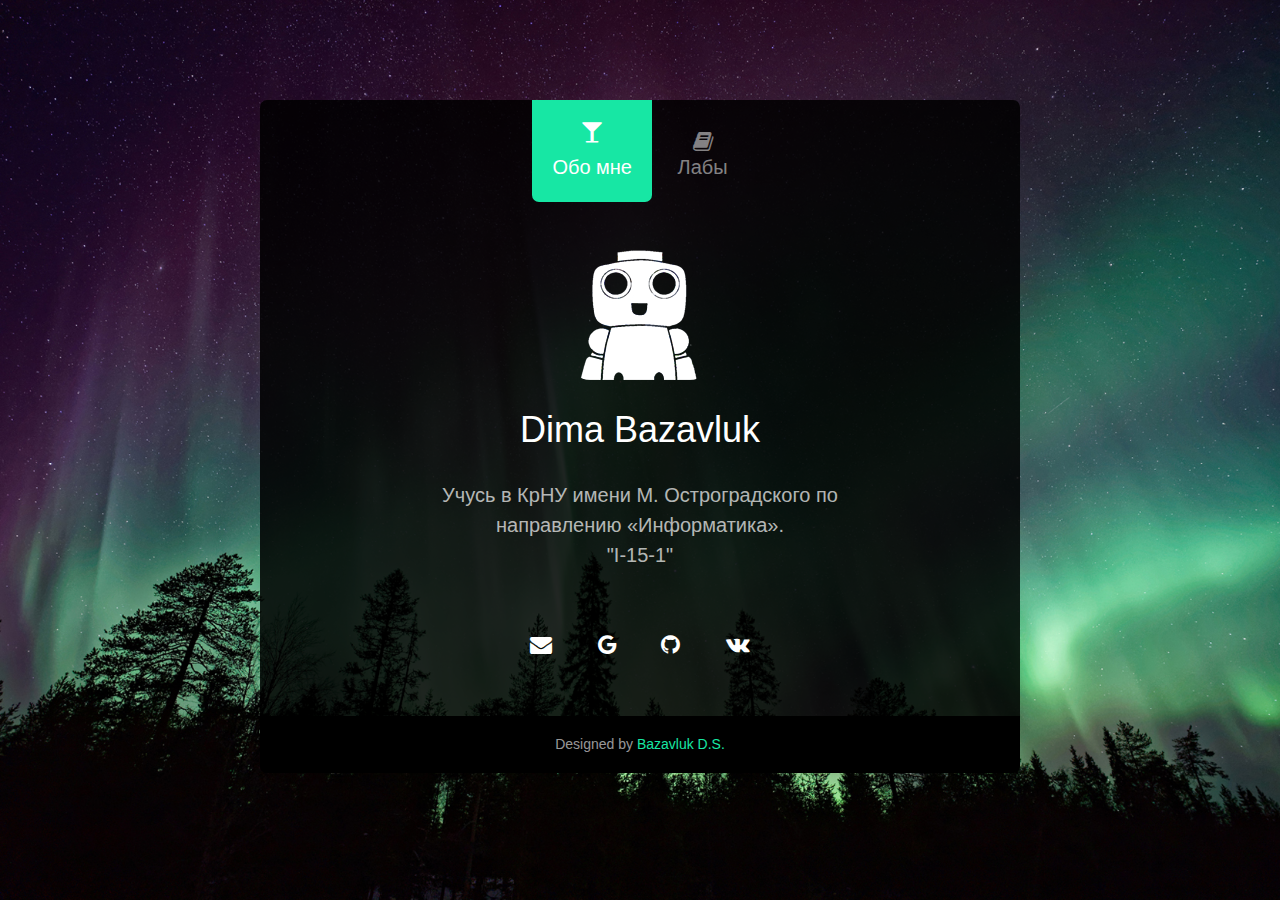
==== index.html @ 0b2ef218 "laba 3" ====
<!DOCTYPE html>
	<head>
	<meta charset="utf-8">
	<meta http-equiv="X-UA-Compatible" content="IE=edge">
	<title>Bazavluk.D.S.</title>
	<meta name="viewport" content="width=device-width, initial-scale=1">
	<meta property="og:image" content="images/profile_img.jpg">
	<!-- Animate.css -->
	<link rel="stylesheet" href="css/animate.css">
	<!-- Icomoon Icon Fonts-->
	<link rel="stylesheet" href="css/icomoon.css">
	<!-- Bootstrap !!! -->
	<link rel="stylesheet" href="css/bootstrap.css">
	<!-- Theme style  -->
	<link rel="stylesheet" href="css/style.css">

	</head>
	<body style="background-image: url(images/bg_img.jpg);">
	
	<div id="main">
		<div class="tab-wrap">
			<ul class="tab-menu">
				<li class="active"><a href="#" data-tab="1"><span class="icon icon-glass"></span><span class="menu-text">Обо мне</span></a></li>
				<li><a href="#" data-tab="4" data-pie="yes"><span class="icon icon-book"></span><span class="menu-text">Лабы</span></a></li>
			</ul>
			<div class="tab-content active" data-content="1">
				<div class="content-inner text-center">
					<div class="row row-bottom-padded-sm">
						<div class="col-md-12">
							<figure>
								<img src="images/profile_img.jpg" style="width: 140px;/*height: 220px;*/border-radius: 20px;" alt="I">
							</figure>
							<h1>Dima Bazavluk</h1>
							<p>Учусь в КрНУ имени М. Остроградского по направлению «Информатика». <br> "І-15-1"</p>
						</div>
					</div>
					
					<ul class="social">
						<li><a href="mailto:Bazavluk.D.S@gmail.com" target="_blank"><i class="icon-envelope"></i></a></li>
						<li><a href="#"><i class="icon-google" target="_blank"></i></a></li>
						<li><a href="https://github.com/BazavlukDima" target="_blank"><i class="icon-github"></i></a></li>
						<li><a href="https://vk.com/id109026302" target="_blank"><i class="icon-vk"></i></a></li>
					</ul>
				</div>
			</div>
			<div class="tab-content" data-content="4">
				<div class="content-inner">
					<div class="row">
						<div class="col-md-12">
							<p>Лабы ООЭИ:</p>
						</div>
						<ol style="overflow: hidden;">
						  <li><a href="ooei/laba1/MAT.png" target="_blank" title="Лаба №1"><strong>Лаба №1</strong></a></li>
						  <li><a href="ooei/laba2/index.html" target="_blank" title="Лаба №2"><strong>Лаба №2</strong></a></li>
						  <li><a href="ooei/laba3/latex/latex.html" target="_blank" title="Лаба №3"><strong>Лаба №3</strong></a></li>
						</ol>

					</div>
				</div>
			</div>
		</div>
		<footer id="footer">
			<div class="row">
				<div class="col-md-6 col-md-offset-3 text-center">
					<small>
					<span class="author">
						Designed by <a href="https://vk.com/id109026302" target="_blank">Bazavluk D.S.</a>
					</small>
				</div>
			</div>
		</footer>
	</div>
	
	<!-- jQuery -->
	<script src="js/jquery.min.js"></script>
	<!-- MAIN JS -->
	<script src="js/main.js"></script>

	</body>
</html>
---- css/icomoon.css ----
@font-face {
    font-family: 'icomoon';
    src:    url('fonts/icomoon.eot?195opb');
    src:    url('fonts/icomoon.eot?195opb#iefix') format('embedded-opentype'),
        url('fonts/icomoon.ttf?195opb') format('truetype'),
        url('fonts/icomoon.woff?195opb') format('woff'),
        url('fonts/icomoon.svg?195opb#icomoon') format('svg');
    font-weight: normal;
    font-style: normal;
}

[class^="icon-"], [class*=" icon-"] {
    /* use !important to prevent issues with browser extensions that change fonts */
    font-family: 'icomoon' !important;
    speak: none;
    font-style: normal;
    font-weight: normal;
    font-variant: normal;
    text-transform: none;
    line-height: 1;

    /* Better Font Rendering =========== */
    -webkit-font-smoothing: antialiased;
    -moz-osx-font-smoothing: grayscale;
}

.icon-glass:before {
    content: "\f000";
}
.icon-music:before {
    content: "\f001";
}
.icon-search:before {
    content: "\f002";
}
.icon-envelope-o:before {
    content: "\f003";
}
.icon-heart:before {
    content: "\f004";
}
.icon-star:before {
    content: "\f005";
}
.icon-star-o:before {
    content: "\f006";
}
.icon-user:before {
    content: "\f007";
}
.icon-film:before {
    content: "\f008";
}
.icon-th-large:before {
    content: "\f009";
}
.icon-th:before {
    content: "\f00a";
}
.icon-th-list:before {
    content: "\f00b";
}
.icon-check:before {
    content: "\f00c";
}
.icon-close:before {
    content: "\f00d";
}
.icon-remove:before {
    content: "\f00d";
}
.icon-times:before {
    content: "\f00d";
}
.icon-search-plus:before {
    content: "\f00e";
}
.icon-search-minus:before {
    content: "\f010";
}
.icon-power-off:before {
    content: "\f011";
}
.icon-signal:before {
    content: "\f012";
}
.icon-cog:before {
    content: "\f013";
}
.icon-gear:before {
    content: "\f013";
}
.icon-trash-o:before {
    content: "\f014";
}
.icon-home:before {
    content: "\f015";
}
.icon-file-o:before {
    content: "\f016";
}
.icon-clock-o:before {
    content: "\f017";
}
.icon-road:before {
    content: "\f018";
}
.icon-download:before {
    content: "\f019";
}
.icon-arrow-circle-o-down:before {
    content: "\f01a";
}
.icon-arrow-circle-o-up:before {
    content: "\f01b";
}
.icon-inbox:before {
    content: "\f01c";
}
.icon-play-circle-o:before {
    content: "\f01d";
}
.icon-repeat:before {
    content: "\f01e";
}
.icon-rotate-right:before {
    content: "\f01e";
}
.icon-refresh:before {
    content: "\f021";
}
.icon-list-alt:before {
    content: "\f022";
}
.icon-lock:before {
    content: "\f023";
}
.icon-flag:before {
    content: "\f024";
}
.icon-headphones:before {
    content: "\f025";
}
.icon-volume-off:before {
    content: "\f026";
}
.icon-volume-down:before {
    content: "\f027";
}
.icon-volume-up:before {
    content: "\f028";
}
.icon-qrcode:before {
    content: "\f029";
}
.icon-barcode:before {
    content: "\f02a";
}
.icon-tag:before {
    content: "\f02b";
}
.icon-tags:before {
    content: "\f02c";
}
.icon-book:before {
    content: "\f02d";
}
.icon-bookmark:before {
    content: "\f02e";
}
.icon-print:before {
    content: "\f02f";
}
.icon-camera:before {
    content: "\f030";
}
.icon-font:before {
    content: "\f031";
}
.icon-bold:before {
    content: "\f032";
}
.icon-italic:before {
    content: "\f033";
}
.icon-text-height:before {
    content: "\f034";
}
.icon-text-width:before {
    content: "\f035";
}
.icon-align-left:before {
    content: "\f036";
}
.icon-align-center:before {
    content: "\f037";
}
.icon-align-right:before {
    content: "\f038";
}
.icon-align-justify:before {
    content: "\f039";
}
.icon-list:before {
    content: "\f03a";
}
.icon-dedent:before {
    content: "\f03b";
}
.icon-outdent:before {
    content: "\f03b";
}
.icon-indent:before {
    content: "\f03c";
}
.icon-video-camera:before {
    content: "\f03d";
}
.icon-image:before {
    content: "\f03e";
}
.icon-photo:before {
    content: "\f03e";
}
.icon-picture-o:before {
    content: "\f03e";
}
.icon-pencil:before {
    content: "\f040";
}
.icon-map-marker:before {
    content: "\f041";
}
.icon-adjust:before {
    content: "\f042";
}
.icon-tint:before {
    content: "\f043";
}
.icon-edit:before {
    content: "\f044";
}
.icon-pencil-square-o:before {
    content: "\f044";
}
.icon-share-square-o:before {
    content: "\f045";
}
.icon-check-square-o:before {
    content: "\f046";
}
.icon-arrows:before {
    content: "\f047";
}
.icon-step-backward:before {
    content: "\f048";
}
.icon-fast-backward:before {
    content: "\f049";
}
.icon-backward:before {
    content: "\f04a";
}
.icon-play:before {
    content: "\f04b";
}
.icon-pause:before {
    content: "\f04c";
}
.icon-stop:before {
    content: "\f04d";
}
.icon-forward:before {
    content: "\f04e";
}
.icon-fast-forward:before {
    content: "\f050";
}
.icon-step-forward:before {
    content: "\f051";
}
.icon-eject:before {
    content: "\f052";
}
.icon-chevron-left:before {
    content: "\f053";
}
.icon-chevron-right:before {
    content: "\f054";
}
.icon-plus-circle:before {
    content: "\f055";
}
.icon-minus-circle:before {
    content: "\f056";
}
.icon-times-circle:before {
    content: "\f057";
}
.icon-check-circle:before {
    content: "\f058";
}
.icon-question-circle:before {
    content: "\f059";
}
.icon-info-circle:before {
    content: "\f05a";
}
.icon-crosshairs:before {
    content: "\f05b";
}
.icon-times-circle-o:before {
    content: "\f05c";
}
.icon-check-circle-o:before {
    content: "\f05d";
}
.icon-ban:before {
    content: "\f05e";
}
.icon-arrow-left:before {
    content: "\f060";
}
.icon-arrow-right:before {
    content: "\f061";
}
.icon-arrow-up:before {
    content: "\f062";
}
.icon-arrow-down:before {
    content: "\f063";
}
.icon-mail-forward:before {
    content: "\f064";
}
.icon-share:before {
    content: "\f064";
}
.icon-expand:before {
    content: "\f065";
}
.icon-compress:before {
    content: "\f066";
}
.icon-plus:before {
    content: "\f067";
}
.icon-minus:before {
    content: "\f068";
}
.icon-asterisk:before {
    content: "\f069";
}
.icon-exclamation-circle:before {
    content: "\f06a";
}
.icon-gift:before {
    content: "\f06b";
}
.icon-leaf:before {
    content: "\f06c";
}
.icon-fire:before {
    content: "\f06d";
}
.icon-eye:before {
    content: "\f06e";
}
.icon-eye-slash:before {
    content: "\f070";
}
.icon-exclamation-triangle:before {
    content: "\f071";
}
.icon-warning:before {
    content: "\f071";
}
.icon-plane:before {
    content: "\f072";
}
.icon-calendar:before {
    content: "\f073";
}
.icon-random:before {
    content: "\f074";
}
.icon-comment:before {
    content: "\f075";
}
.icon-magnet:before {
    content: "\f076";
}
.icon-chevron-up:before {
    content: "\f077";
}
.icon-chevron-down:before {
    content: "\f078";
}
.icon-retweet:before {
    content: "\f079";
}
.icon-shopping-cart:before {
    content: "\f07a";
}
.icon-folder:before {
    content: "\f07b";
}
.icon-folder-open:before {
    content: "\f07c";
}
.icon-arrows-v:before {
    content: "\f07d";
}
.icon-arrows-h:before {
    content: "\f07e";
}
.icon-bar-chart:before {
    content: "\f080";
}
.icon-bar-chart-o:before {
    content: "\f080";
}
.icon-twitter-square:before {
    content: "\f081";
}
.icon-facebook-square:before {
    content: "\f082";
}
.icon-camera-retro:before {
    content: "\f083";
}
.icon-key:before {
    content: "\f084";
}
.icon-cogs:before {
    content: "\f085";
}
.icon-gears:before {
    content: "\f085";
}
.icon-comments:before {
    content: "\f086";
}
.icon-thumbs-o-up:before {
    content: "\f087";
}
.icon-thumbs-o-down:before {
    content: "\f088";
}
.icon-star-half:before {
    content: "\f089";
}
.icon-heart-o:before {
    content: "\f08a";
}
.icon-sign-out:before {
    content: "\f08b";
}
.icon-linkedin-square:before {
    content: "\f08c";
}
.icon-thumb-tack:before {
    content: "\f08d";
}
.icon-external-link:before {
    content: "\f08e";
}
.icon-sign-in:before {
    content: "\f090";
}
.icon-trophy:before {
    content: "\f091";
}
.icon-github-square:before {
    content: "\f092";
}
.icon-upload:before {
    content: "\f093";
}
.icon-lemon-o:before {
    content: "\f094";
}
.icon-phone:before {
    content: "\f095";
}
.icon-square-o:before {
    content: "\f096";
}
.icon-bookmark-o:before {
    content: "\f097";
}
.icon-phone-square:before {
    content: "\f098";
}
.icon-twitter:before {
    content: "\f099";
}
.icon-facebook:before {
    content: "\f09a";
}
.icon-facebook-f:before {
    content: "\f09a";
}
.icon-github:before {
    content: "\f09b";
}
.icon-unlock:before {
    content: "\f09c";
}
.icon-credit-card:before {
    content: "\f09d";
}
.icon-feed:before {
    content: "\f09e";
}
.icon-rss:before {
    content: "\f09e";
}
.icon-hdd-o:before {
    content: "\f0a0";
}
.icon-bullhorn:before {
    content: "\f0a1";
}
.icon-bell-o:before {
    content: "\f0a2";
}
.icon-certificate:before {
    content: "\f0a3";
}
.icon-hand-o-right:before {
    content: "\f0a4";
}
.icon-hand-o-left:before {
    content: "\f0a5";
}
.icon-hand-o-up:before {
    content: "\f0a6";
}
.icon-hand-o-down:before {
    content: "\f0a7";
}
.icon-arrow-circle-left:before {
    content: "\f0a8";
}
.icon-arrow-circle-right:before {
    content: "\f0a9";
}
.icon-arrow-circle-up:before {
    content: "\f0aa";
}
.icon-arrow-circle-down:before {
    content: "\f0ab";
}
.icon-globe:before {
    content: "\f0ac";
}
.icon-wrench:before {
    content: "\f0ad";
}
.icon-tasks:before {
    content: "\f0ae";
}
.icon-filter:before {
    content: "\f0b0";
}
.icon-briefcase:before {
    content: "\f0b1";
}
.icon-arrows-alt:before {
    content: "\f0b2";
}
.icon-group:before {
    content: "\f0c0";
}
.icon-users:before {
    content: "\f0c0";
}
.icon-chain:before {
    content: "\f0c1";
}
.icon-link:before {
    content: "\f0c1";
}
.icon-cloud:before {
    content: "\f0c2";
}
.icon-flask:before {
    content: "\f0c3";
}
.icon-cut:before {
    content: "\f0c4";
}
.icon-scissors:before {
    content: "\f0c4";
}
.icon-copy:before {
    content: "\f0c5";
}
.icon-files-o:before {
    content: "\f0c5";
}
.icon-paperclip:before {
    content: "\f0c6";
}
.icon-floppy-o:before {
    content: "\f0c7";
}
.icon-save:before {
    content: "\f0c7";
}
.icon-square:before {
    content: "\f0c8";
}
.icon-bars:before {
    content: "\f0c9";
}
.icon-navicon:before {
    content: "\f0c9";
}
.icon-reorder:before {
    content: "\f0c9";
}
.icon-list-ul:before {
    content: "\f0ca";
}
.icon-list-ol:before {
    content: "\f0cb";
}
.icon-strikethrough:before {
    content: "\f0cc";
}
.icon-underline:before {
    content: "\f0cd";
}
.icon-table:before {
    content: "\f0ce";
}
.icon-magic:before {
    content: "\f0d0";
}
.icon-truck:before {
    content: "\f0d1";
}
.icon-pinterest:before {
    content: "\f0d2";
}
.icon-pinterest-square:before {
    content: "\f0d3";
}
.icon-google-plus-square:before {
    content: "\f0d4";
}
.icon-google-plus:before {
    content: "\f0d5";
}
.icon-money:before {
    content: "\f0d6";
}
.icon-caret-down:before {
    content: "\f0d7";
}
.icon-caret-up:before {
    content: "\f0d8";
}
.icon-caret-left:before {
    content: "\f0d9";
}
.icon-caret-right:before {
    content: "\f0da";
}
.icon-columns:before {
    content: "\f0db";
}
.icon-sort:before {
    content: "\f0dc";
}
.icon-unsorted:before {
    content: "\f0dc";
}
.icon-sort-desc:before {
    content: "\f0dd";
}
.icon-sort-down:before {
    content: "\f0dd";
}
.icon-sort-asc:before {
    content: "\f0de";
}
.icon-sort-up:before {
    content: "\f0de";
}
.icon-envelope:before {
    content: "\f0e0";
}
.icon-linkedin:before {
    content: "\f0e1";
}
.icon-rotate-left:before {
    content: "\f0e2";
}
.icon-undo:before {
    content: "\f0e2";
}
.icon-gavel:before {
    content: "\f0e3";
}
.icon-legal:before {
    content: "\f0e3";
}
.icon-dashboard:before {
    content: "\f0e4";
}
.icon-tachometer:before {
    content: "\f0e4";
}
.icon-comment-o:before {
    content: "\f0e5";
}
.icon-comments-o:before {
    content: "\f0e6";
}
.icon-bolt:before {
    content: "\f0e7";
}
.icon-flash:before {
    content: "\f0e7";
}
.icon-sitemap:before {
    content: "\f0e8";
}
.icon-umbrella:before {
    content: "\f0e9";
}
.icon-clipboard:before {
    content: "\f0ea";
}
.icon-paste:before {
    content: "\f0ea";
}
.icon-lightbulb-o:before {
    content: "\f0eb";
}
.icon-exchange:before {
    content: "\f0ec";
}
.icon-cloud-download:before {
    content: "\f0ed";
}
.icon-cloud-upload:before {
    content: "\f0ee";
}
.icon-user-md:before {
    content: "\f0f0";
}
.icon-stethoscope:before {
    content: "\f0f1";
}
.icon-suitcase:before {
    content: "\f0f2";
}
.icon-bell:before {
    content: "\f0f3";
}
.icon-coffee:before {
    content: "\f0f4";
}
.icon-cutlery:before {
    content: "\f0f5";
}
.icon-file-text-o:before {
    content: "\f0f6";
}
.icon-building-o:before {
    content: "\f0f7";
}
.icon-hospital-o:before {
    content: "\f0f8";
}
.icon-ambulance:before {
    content: "\f0f9";
}
.icon-medkit:before {
    content: "\f0fa";
}
.icon-fighter-jet:before {
    content: "\f0fb";
}
.icon-beer:before {
    content: "\f0fc";
}
.icon-h-square:before {
    content: "\f0fd";
}
.icon-plus-square:before {
    content: "\f0fe";
}
.icon-angle-double-left:before {
    content: "\f100";
}
.icon-angle-double-right:before {
    content: "\f101";
}
.icon-angle-double-up:before {
    content: "\f102";
}
.icon-angle-double-down:before {
    content: "\f103";
}
.icon-angle-left:before {
    content: "\f104";
}
.icon-angle-right:before {
    content: "\f105";
}
.icon-angle-up:before {
    content: "\f106";
}
.icon-angle-down:before {
    content: "\f107";
}
.icon-desktop:before {
    content: "\f108";
}
.icon-laptop:before {
    content: "\f109";
}
.icon-tablet:before {
    content: "\f10a";
}
.icon-mobile:before {
    content: "\f10b";
}
.icon-mobile-phone:before {
    content: "\f10b";
}
.icon-circle-o:before {
    content: "\f10c";
}
.icon-quote-left:before {
    content: "\f10d";
}
.icon-quote-right:before {
    content: "\f10e";
}
.icon-spinner:before {
    content: "\f110";
}
.icon-circle:before {
    content: "\f111";
}
.icon-mail-reply:before {
    content: "\f112";
}
.icon-reply:before {
    content: "\f112";
}
.icon-github-alt:before {
    content: "\f113";
}
.icon-folder-o:before {
    content: "\f114";
}
.icon-folder-open-o:before {
    content: "\f115";
}
.icon-smile-o:before {
    content: "\f118";
}
.icon-frown-o:before {
    content: "\f119";
}
.icon-meh-o:before {
    content: "\f11a";
}
.icon-gamepad:before {
    content: "\f11b";
}
.icon-keyboard-o:before {
    content: "\f11c";
}
.icon-flag-o:before {
    content: "\f11d";
}
.icon-flag-checkered:before {
    content: "\f11e";
}
.icon-terminal:before {
    content: "\f120";
}
.icon-code:before {
    content: "\f121";
}
.icon-mail-reply-all:before {
    content: "\f122";
}
.icon-reply-all:before {
    content: "\f122";
}
.icon-star-half-empty:before {
    content: "\f123";
}
.icon-star-half-full:before {
    content: "\f123";
}
.icon-star-half-o:before {
    content: "\f123";
}
.icon-location-arrow:before {
    content: "\f124";
}
.icon-crop:before {
    content: "\f125";
}
.icon-code-fork:before {
    content: "\f126";
}
.icon-chain-broken:before {
    content: "\f127";
}
.icon-unlink:before {
    content: "\f127";
}
.icon-question:before {
    content: "\f128";
}
.icon-info:before {
    content: "\f129";
}
.icon-exclamation:before {
    content: "\f12a";
}
.icon-superscript:before {
    content: "\f12b";
}
.icon-subscript:before {
    content: "\f12c";
}
.icon-eraser:before {
    content: "\f12d";
}
.icon-puzzle-piece:before {
    content: "\f12e";
}
.icon-microphone:before {
    content: "\f130";
}
.icon-microphone-slash:before {
    content: "\f131";
}
.icon-shield:before {
    content: "\f132";
}
.icon-calendar-o:before {
    content: "\f133";
}
.icon-fire-extinguisher:before {
    content: "\f134";
}
.icon-rocket:before {
    content: "\f135";
}
.icon-maxcdn:before {
    content: "\f136";
}
.icon-chevron-circle-left:before {
    content: "\f137";
}
.icon-chevron-circle-right:before {
    content: "\f138";
}
.icon-chevron-circle-up:before {
    content: "\f139";
}
.icon-chevron-circle-down:before {
    content: "\f13a";
}
.icon-html5:before {
    content: "\f13b";
}
.icon-css3:before {
    content: "\f13c";
}
.icon-anchor:before {
    content: "\f13d";
}
.icon-unlock-alt:before {
    content: "\f13e";
}
.icon-bullseye:before {
    content: "\f140";
}
.icon-ellipsis-h:before {
    content: "\f141";
}
.icon-ellipsis-v:before {
    content: "\f142";
}
.icon-rss-square:before {
    content: "\f143";
}
.icon-play-circle:before {
    content: "\f144";
}
.icon-ticket:before {
    content: "\f145";
}
.icon-minus-square:before {
    content: "\f146";
}
.icon-minus-square-o:before {
    content: "\f147";
}
.icon-level-up:before {
    content: "\f148";
}
.icon-level-down:before {
    content: "\f149";
}
.icon-check-square:before {
    content: "\f14a";
}
.icon-pencil-square:before {
    content: "\f14b";
}
.icon-external-link-square:before {
    content: "\f14c";
}
.icon-share-square:before {
    content: "\f14d";
}
.icon-compass:before {
    content: "\f14e";
}
.icon-caret-square-o-down:before {
    content: "\f150";
}
.icon-toggle-down:before {
    content: "\f150";
}
.icon-caret-square-o-up:before {
    content: "\f151";
}
.icon-toggle-up:before {
    content: "\f151";
}
.icon-caret-square-o-right:before {
    content: "\f152";
}
.icon-toggle-right:before {
    content: "\f152";
}
.icon-eur:before {
    content: "\f153";
}
.icon-euro:before {
    content: "\f153";
}
.icon-gbp:before {
    content: "\f154";
}
.icon-dollar:before {
    content: "\f155";
}
.icon-usd:before {
    content: "\f155";
}
.icon-inr:before {
    content: "\f156";
}
.icon-rupee:before {
    content: "\f156";
}
.icon-cny:before {
    content: "\f157";
}
.icon-jpy:before {
    content: "\f157";
}
.icon-rmb:before {
    content: "\f157";
}
.icon-yen:before {
    content: "\f157";
}
.icon-rouble:before {
    content: "\f158";
}
.icon-rub:before {
    content: "\f158";
}
.icon-ruble:before {
    content: "\f158";
}
.icon-krw:before {
    content: "\f159";
}
.icon-won:before {
    content: "\f159";
}
.icon-bitcoin:before {
    content: "\f15a";
}
.icon-btc:before {
    content: "\f15a";
}
.icon-file:before {
    content: "\f15b";
}
.icon-file-text:before {
    content: "\f15c";
}
.icon-sort-alpha-asc:before {
    content: "\f15d";
}
.icon-sort-alpha-desc:before {
    content: "\f15e";
}
.icon-sort-amount-asc:before {
    content: "\f160";
}
.icon-sort-amount-desc:before {
    content: "\f161";
}
.icon-sort-numeric-asc:before {
    content: "\f162";
}
.icon-sort-numeric-desc:before {
    content: "\f163";
}
.icon-thumbs-up:before {
    content: "\f164";
}
.icon-thumbs-down:before {
    content: "\f165";
}
.icon-youtube-square:before {
    content: "\f166";
}
.icon-youtube:before {
    content: "\f167";
}
.icon-xing:before {
    content: "\f168";
}
.icon-xing-square:before {
    content: "\f169";
}
.icon-youtube-play:before {
    content: "\f16a";
}
.icon-dropbox:before {
    content: "\f16b";
}
.icon-stack-overflow:before {
    content: "\f16c";
}
.icon-instagram:before {
    content: "\f16d";
}
.icon-flickr:before {
    content: "\f16e";
}
.icon-adn:before {
    content: "\f170";
}
.icon-bitbucket:before {
    content: "\f171";
}
.icon-bitbucket-square:before {
    content: "\f172";
}
.icon-tumblr:before {
    content: "\f173";
}
.icon-tumblr-square:before {
    content: "\f174";
}
.icon-long-arrow-down:before {
    content: "\f175";
}
.icon-long-arrow-up:before {
    content: "\f176";
}
.icon-long-arrow-left:before {
    content: "\f177";
}
.icon-long-arrow-right:before {
    content: "\f178";
}
.icon-apple:before {
    content: "\f179";
}
.icon-windows:before {
    content: "\f17a";
}
.icon-android:before {
    content: "\f17b";
}
.icon-linux:before {
    content: "\f17c";
}
.icon-dribbble:before {
    content: "\f17d";
}
.icon-skype:before {
    content: "\f17e";
}
.icon-foursquare:before {
    content: "\f180";
}
.icon-trello:before {
    content: "\f181";
}
.icon-female:before {
    content: "\f182";
}
.icon-male:before {
    content: "\f183";
}
.icon-gittip:before {
    content: "\f184";
}
.icon-gratipay:before {
    content: "\f184";
}
.icon-sun-o:before {
    content: "\f185";
}
.icon-moon-o:before {
    content: "\f186";
}
.icon-archive:before {
    content: "\f187";
}
.icon-bug:before {
    content: "\f188";
}
.icon-vk:before {
    content: "\f189";
}
.icon-weibo:before {
    content: "\f18a";
}
.icon-renren:before {
    content: "\f18b";
}
.icon-pagelines:before {
    content: "\f18c";
}
.icon-stack-exchange:before {
    content: "\f18d";
}
.icon-arrow-circle-o-right:before {
    content: "\f18e";
}
.icon-arrow-circle-o-left:before {
    content: "\f190";
}
.icon-caret-square-o-left:before {
    content: "\f191";
}
.icon-toggle-left:before {
    content: "\f191";
}
.icon-dot-circle-o:before {
    content: "\f192";
}
.icon-wheelchair:before {
    content: "\f193";
}
.icon-vimeo-square:before {
    content: "\f194";
}
.icon-try:before {
    content: "\f195";
}
.icon-turkish-lira:before {
    content: "\f195";
}
.icon-plus-square-o:before {
    content: "\f196";
}
.icon-space-shuttle:before {
    content: "\f197";
}
.icon-slack:before {
    content: "\f198";
}
.icon-envelope-square:before {
    content: "\f199";
}
.icon-wordpress:before {
    content: "\f19a";
}
.icon-openid:before {
    content: "\f19b";
}
.icon-bank:before {
    content: "\f19c";
}
.icon-institution:before {
    content: "\f19c";
}
.icon-university:before {
    content: "\f19c";
}
.icon-graduation-cap:before {
    content: "\f19d";
}
.icon-mortar-board:before {
    content: "\f19d";
}
.icon-yahoo:before {
    content: "\f19e";
}
.icon-google:before {
    content: "\f1a0";
}
.icon-reddit:before {
    content: "\f1a1";
}
.icon-reddit-square:before {
    content: "\f1a2";
}
.icon-stumbleupon-circle:before {
    content: "\f1a3";
}
.icon-stumbleupon:before {
    content: "\f1a4";
}
.icon-delicious:before {
    content: "\f1a5";
}
.icon-digg:before {
    content: "\f1a6";
}
.icon-pied-piper-pp:before {
    content: "\f1a7";
}
.icon-pied-piper-alt:before {
    content: "\f1a8";
}
.icon-drupal:before {
    content: "\f1a9";
}
.icon-joomla:before {
    content: "\f1aa";
}
.icon-language:before {
    content: "\f1ab";
}
.icon-fax:before {
    content: "\f1ac";
}
.icon-building:before {
    content: "\f1ad";
}
.icon-child:before {
    content: "\f1ae";
}
.icon-paw:before {
    content: "\f1b0";
}
.icon-spoon:before {
    content: "\f1b1";
}
.icon-cube:before {
    content: "\f1b2";
}
.icon-cubes:before {
    content: "\f1b3";
}
.icon-behance:before {
    content: "\f1b4";
}
.icon-behance-square:before {
    content: "\f1b5";
}
.icon-steam:before {
    content: "\f1b6";
}
.icon-steam-square:before {
    content: "\f1b7";
}
.icon-recycle:before {
    content: "\f1b8";
}
.icon-automobile:before {
    content: "\f1b9";
}
.icon-car:before {
    content: "\f1b9";
}
.icon-cab:before {
    content: "\f1ba";
}
.icon-taxi:before {
    content: "\f1ba";
}
.icon-tree:before {
    content: "\f1bb";
}
.icon-spotify:before {
    content: "\f1bc";
}
.icon-deviantart:before {
    content: "\f1bd";
}
.icon-soundcloud:before {
    content: "\f1be";
}
.icon-database:before {
    content: "\f1c0";
}
.icon-file-pdf-o:before {
    content: "\f1c1";
}
.icon-file-word-o:before {
    content: "\f1c2";
}
.icon-file-excel-o:before {
    content: "\f1c3";
}
.icon-file-powerpoint-o:before {
    content: "\f1c4";
}
.icon-file-image-o:before {
    content: "\f1c5";
}
.icon-file-photo-o:before {
    content: "\f1c5";
}
.icon-file-picture-o:before {
    content: "\f1c5";
}
.icon-file-archive-o:before {
    content: "\f1c6";
}
.icon-file-zip-o:before {
    content: "\f1c6";
}
.icon-file-audio-o:before {
    content: "\f1c7";
}
.icon-file-sound-o:before {
    content: "\f1c7";
}
.icon-file-movie-o:before {
    content: "\f1c8";
}
.icon-file-video-o:before {
    content: "\f1c8";
}
.icon-file-code-o:before {
    content: "\f1c9";
}
.icon-vine:before {
    content: "\f1ca";
}
.icon-codepen:before {
    content: "\f1cb";
}
.icon-jsfiddle:before {
    content: "\f1cc";
}
.icon-life-bouy:before {
    content: "\f1cd";
}
.icon-life-buoy:before {
    content: "\f1cd";
}
.icon-life-ring:before {
    content: "\f1cd";
}
.icon-life-saver:before {
    content: "\f1cd";
}
.icon-support:before {
    content: "\f1cd";
}
.icon-circle-o-notch:before {
    content: "\f1ce";
}
.icon-ra:before {
    content: "\f1d0";
}
.icon-rebel:before {
    content: "\f1d0";
}
.icon-resistance:before {
    content: "\f1d0";
}
.icon-empire:before {
    content: "\f1d1";
}
.icon-ge:before {
    content: "\f1d1";
}
.icon-git-square:before {
    content: "\f1d2";
}
.icon-git:before {
    content: "\f1d3";
}
.icon-hacker-news:before {
    content: "\f1d4";
}
.icon-y-combinator-square:before {
    content: "\f1d4";
}
.icon-yc-square:before {
    content: "\f1d4";
}
.icon-tencent-weibo:before {
    content: "\f1d5";
}
.icon-qq:before {
    content: "\f1d6";
}
.icon-wechat:before {
    content: "\f1d7";
}
.icon-weixin:before {
    content: "\f1d7";
}
.icon-paper-plane:before {
    content: "\f1d8";
}
.icon-send:before {
    content: "\f1d8";
}
.icon-paper-plane-o:before {
    content: "\f1d9";
}
.icon-send-o:before {
    content: "\f1d9";
}
.icon-history:before {
    content: "\f1da";
}
.icon-circle-thin:before {
    content: "\f1db";
}
.icon-header:before {
    content: "\f1dc";
}
.icon-paragraph:before {
    content: "\f1dd";
}
.icon-sliders:before {
    content: "\f1de";
}
.icon-share-alt:before {
    content: "\f1e0";
}
.icon-share-alt-square:before {
    content: "\f1e1";
}
.icon-bomb:before {
    content: "\f1e2";
}
.icon-futbol-o:before {
    content: "\f1e3";
}
.icon-soccer-ball-o:before {
    content: "\f1e3";
}
.icon-tty:before {
    content: "\f1e4";
}
.icon-binoculars:before {
    content: "\f1e5";
}
.icon-plug:before {
    content: "\f1e6";
}
.icon-slideshare:before {
    content: "\f1e7";
}
.icon-twitch:before {
    content: "\f1e8";
}
.icon-yelp:before {
    content: "\f1e9";
}
.icon-newspaper-o:before {
    content: "\f1ea";
}
.icon-wifi:before {
    content: "\f1eb";
}
.icon-calculator:before {
    content: "\f1ec";
}
.icon-paypal:before {
    content: "\f1ed";
}
.icon-google-wallet:before {
    content: "\f1ee";
}
.icon-cc-visa:before {
    content: "\f1f0";
}
.icon-cc-mastercard:before {
    content: "\f1f1";
}
.icon-cc-discover:before {
    content: "\f1f2";
}
.icon-cc-amex:before {
    content: "\f1f3";
}
.icon-cc-paypal:before {
    content: "\f1f4";
}
.icon-cc-stripe:before {
    content: "\f1f5";
}
.icon-bell-slash:before {
    content: "\f1f6";
}
.icon-bell-slash-o:before {
    content: "\f1f7";
}
.icon-trash:before {
    content: "\f1f8";
}
.icon-copyright:before {
    content: "\f1f9";
}
.icon-at:before {
    content: "\f1fa";
}
.icon-eyedropper:before {
    content: "\f1fb";
}
.icon-paint-brush:before {
    content: "\f1fc";
}
.icon-birthday-cake:before {
    content: "\f1fd";
}
.icon-area-chart:before {
    content: "\f1fe";
}
.icon-pie-chart:before {
    content: "\f200";
}
.icon-line-chart:before {
    content: "\f201";
}
.icon-lastfm:before {
    content: "\f202";
}
.icon-lastfm-square:before {
    content: "\f203";
}
.icon-toggle-off:before {
    content: "\f204";
}
.icon-toggle-on:before {
    content: "\f205";
}
.icon-bicycle:before {
    content: "\f206";
}
.icon-bus:before {
    content: "\f207";
}
.icon-ioxhost:before {
    content: "\f208";
}
.icon-angellist:before {
    content: "\f209";
}
.icon-cc:before {
    content: "\f20a";
}
.icon-ils:before {
    content: "\f20b";
}
.icon-shekel:before {
    content: "\f20b";
}
.icon-sheqel:before {
    content: "\f20b";
}
.icon-meanpath:before {
    content: "\f20c";
}
.icon-buysellads:before {
    content: "\f20d";
}
.icon-connectdevelop:before {
    content: "\f20e";
}
.icon-dashcube:before {
    content: "\f210";
}
.icon-forumbee:before {
    content: "\f211";
}
.icon-leanpub:before {
    content: "\f212";
}
.icon-sellsy:before {
    content: "\f213";
}
.icon-shirtsinbulk:before {
    content: "\f214";
}
.icon-simplybuilt:before {
    content: "\f215";
}
.icon-skyatlas:before {
    content: "\f216";
}
.icon-cart-plus:before {
    content: "\f217";
}
.icon-cart-arrow-down:before {
    content: "\f218";
}
.icon-diamond:before {
    content: "\f219";
}
.icon-ship:before {
    content: "\f21a";
}
.icon-user-secret:before {
    content: "\f21b";
}
.icon-motorcycle:before {
    content: "\f21c";
}
.icon-street-view:before {
    content: "\f21d";
}
.icon-heartbeat:before {
    content: "\f21e";
}
.icon-venus:before {
    content: "\f221";
}
.icon-mars:before {
    content: "\f222";
}
.icon-mercury:before {
    content: "\f223";
}
.icon-intersex:before {
    content: "\f224";
}
.icon-transgender:before {
    content: "\f224";
}
.icon-transgender-alt:before {
    content: "\f225";
}
.icon-venus-double:before {
    content: "\f226";
}
.icon-mars-double:before {
    content: "\f227";
}
.icon-venus-mars:before {
    content: "\f228";
}
.icon-mars-stroke:before {
    content: "\f229";
}
.icon-mars-stroke-v:before {
    content: "\f22a";
}
.icon-mars-stroke-h:before {
    content: "\f22b";
}
.icon-neuter:before {
    content: "\f22c";
}
.icon-genderless:before {
    content: "\f22d";
}
.icon-facebook-official:before {
    content: "\f230";
}
.icon-pinterest-p:before {
    content: "\f231";
}
.icon-whatsapp:before {
    content: "\f232";
}
.icon-server:before {
    content: "\f233";
}
.icon-user-plus:before {
    content: "\f234";
}
.icon-user-times:before {
    content: "\f235";
}
.icon-bed:before {
    content: "\f236";
}
.icon-hotel:before {
    content: "\f236";
}
.icon-viacoin:before {
    content: "\f237";
}
.icon-train:before {
    content: "\f238";
}
.icon-subway:before {
    content: "\f239";
}
.icon-medium:before {
    content: "\f23a";
}
.icon-y-combinator:before {
    content: "\f23b";
}
.icon-yc:before {
    content: "\f23b";
}
.icon-optin-monster:before {
    content: "\f23c";
}
.icon-opencart:before {
    content: "\f23d";
}
.icon-expeditedssl:before {
    content: "\f23e";
}
.icon-battery-4:before {
    content: "\f240";
}
.icon-battery-full:before {
    content: "\f240";
}
.icon-battery-3:before {
    content: "\f241";
}
.icon-battery-three-quarters:before {
    content: "\f241";
}
.icon-battery-2:before {
    content: "\f242";
}
.icon-battery-half:before {
    content: "\f242";
}
.icon-battery-1:before {
    content: "\f243";
}
.icon-battery-quarter:before {
    content: "\f243";
}
.icon-battery-0:before {
    content: "\f244";
}
.icon-battery-empty:before {
    content: "\f244";
}
.icon-mouse-pointer:before {
    content: "\f245";
}
.icon-i-cursor:before {
    content: "\f246";
}
.icon-object-group:before {
    content: "\f247";
}
.icon-object-ungroup:before {
    content: "\f248";
}
.icon-sticky-note:before {
    content: "\f249";
}
.icon-sticky-note-o:before {
    content: "\f24a";
}
.icon-cc-jcb:before {
    content: "\f24b";
}
.icon-cc-diners-club:before {
    content: "\f24c";
}
.icon-clone:before {
    content: "\f24d";
}
.icon-balance-scale:before {
    content: "\f24e";
}
.icon-hourglass-o:before {
    content: "\f250";
}
.icon-hourglass-1:before {
    content: "\f251";
}
.icon-hourglass-start:before {
    content: "\f251";
}
.icon-hourglass-2:before {
    content: "\f252";
}
.icon-hourglass-half:before {
    content: "\f252";
}
.icon-hourglass-3:before {
    content: "\f253";
}
.icon-hourglass-end:before {
    content: "\f253";
}
.icon-hourglass:before {
    content: "\f254";
}
.icon-hand-grab-o:before {
    content: "\f255";
}
.icon-hand-rock-o:before {
    content: "\f255";
}
.icon-hand-paper-o:before {
    content: "\f256";
}
.icon-hand-stop-o:before {
    content: "\f256";
}
.icon-hand-scissors-o:before {
    content: "\f257";
}
.icon-hand-lizard-o:before {
    content: "\f258";
}
.icon-hand-spock-o:before {
    content: "\f259";
}
.icon-hand-pointer-o:before {
    content: "\f25a";
}
.icon-hand-peace-o:before {
    content: "\f25b";
}
.icon-trademark:before {
    content: "\f25c";
}
.icon-registered:before {
    content: "\f25d";
}
.icon-creative-commons:before {
    content: "\f25e";
}
.icon-gg:before {
    content: "\f260";
}
.icon-gg-circle:before {
    content: "\f261";
}
.icon-tripadvisor:before {
    content: "\f262";
}
.icon-odnoklassniki:before {
    content: "\f263";
}
.icon-odnoklassniki-square:before {
    content: "\f264";
}
.icon-get-pocket:before {
    content: "\f265";
}
.icon-wikipedia-w:before {
    content: "\f266";
}
.icon-safari:before {
    content: "\f267";
}
.icon-chrome:before {
    content: "\f268";
}
.icon-firefox:before {
    content: "\f269";
}
.icon-opera:before {
    content: "\f26a";
}
.icon-internet-explorer:before {
    content: "\f26b";
}
.icon-television:before {
    content: "\f26c";
}
.icon-tv:before {
    content: "\f26c";
}
.icon-contao:before {
    content: "\f26d";
}
.icon-500px:before {
    content: "\f26e";
}
.icon-amazon:before {
    content: "\f270";
}
.icon-calendar-plus-o:before {
    content: "\f271";
}
.icon-calendar-minus-o:before {
    content: "\f272";
}
.icon-calendar-times-o:before {
    content: "\f273";
}
.icon-calendar-check-o:before {
    content: "\f274";
}
.icon-industry:before {
    content: "\f275";
}
.icon-map-pin:before {
    content: "\f276";
}
.icon-map-signs:before {
    content: "\f277";
}
.icon-map-o:before {
    content: "\f278";
}
.icon-map:before {
    content: "\f279";
}
.icon-commenting:before {
    content: "\f27a";
}
.icon-commenting-o:before {
    content: "\f27b";
}
.icon-houzz:before {
    content: "\f27c";
}
.icon-vimeo:before {
    content: "\f27d";
}
.icon-black-tie:before {
    content: "\f27e";
}
.icon-fonticons:before {
    content: "\f280";
}
.icon-reddit-alien:before {
    content: "\f281";
}
.icon-edge:before {
    content: "\f282";
}
.icon-credit-card-alt:before {
    content: "\f283";
}
.icon-codiepie:before {
    content: "\f284";
}
.icon-modx:before {
    content: "\f285";
}
.icon-fort-awesome:before {
    content: "\f286";
}
.icon-usb:before {
    content: "\f287";
}
.icon-product-hunt:before {
    content: "\f288";
}
.icon-mixcloud:before {
    content: "\f289";
}
.icon-scribd:before {
    content: "\f28a";
}
.icon-pause-circle:before {
    content: "\f28b";
}
.icon-pause-circle-o:before {
    content: "\f28c";
}
.icon-stop-circle:before {
    content: "\f28d";
}
.icon-stop-circle-o:before {
    content: "\f28e";
}
.icon-shopping-bag:before {
    content: "\f290";
}
.icon-shopping-basket:before {
    content: "\f291";
}
.icon-hashtag:before {
    content: "\f292";
}
.icon-bluetooth:before {
    content: "\f293";
}
.icon-bluetooth-b:before {
    content: "\f294";
}
.icon-percent:before {
    content: "\f295";
}
.icon-gitlab:before {
    content: "\f296";
}
.icon-wpbeginner:before {
    content: "\f297";
}
.icon-wpforms:before {
    content: "\f298";
}
.icon-envira:before {
    content: "\f299";
}
.icon-universal-access:before {
    content: "\f29a";
}
.icon-wheelchair-alt:before {
    content: "\f29b";
}
.icon-question-circle-o:before {
    content: "\f29c";
}
.icon-blind:before {
    content: "\f29d";
}
.icon-audio-description:before {
    content: "\f29e";
}
.icon-volume-control-phone:before {
    content: "\f2a0";
}
.icon-braille:before {
    content: "\f2a1";
}
.icon-assistive-listening-systems:before {
    content: "\f2a2";
}
.icon-american-sign-language-interpreting:before {
    content: "\f2a3";
}
.icon-asl-interpreting:before {
    content: "\f2a3";
}
.icon-deaf:before {
    content: "\f2a4";
}
.icon-deafness:before {
    content: "\f2a4";
}
.icon-hard-of-hearing:before {
    content: "\f2a4";
}
.icon-glide:before {
    content: "\f2a5";
}
.icon-glide-g:before {
    content: "\f2a6";
}
.icon-sign-language:before {
    content: "\f2a7";
}
.icon-signing:before {
    content: "\f2a7";
}
.icon-low-vision:before {
    content: "\f2a8";
}
.icon-viadeo:before {
    content: "\f2a9";
}
.icon-viadeo-square:before {
    content: "\f2aa";
}
.icon-snapchat:before {
    content: "\f2ab";
}
.icon-snapchat-ghost:before {
    content: "\f2ac";
}
.icon-snapchat-square:before {
    content: "\f2ad";
}
.icon-pied-piper:before {
    content: "\f2ae";
}
.icon-first-order:before {
    content: "\f2b0";
}
.icon-yoast:before {
    content: "\f2b1";
}
.icon-themeisle:before {
    content: "\f2b2";
}
.icon-google-plus-circle:before {
    content: "\f2b3";
}
.icon-google-plus-official:before {
    content: "\f2b3";
}
.icon-fa:before {
    content: "\f2b4";
}
.icon-font-awesome:before {
    content: "\f2b4";
}
.icon-mobile2:before {
    content: "\e000";
}
.icon-laptop2:before {
    content: "\e001";
}
.icon-desktop2:before {
    content: "\e002";
}
.icon-tablet2:before {
    content: "\e003";
}
.icon-phone2:before {
    content: "\e004";
}
.icon-document:before {
    content: "\e005";
}
.icon-documents:before {
    content: "\e006";
}
.icon-search2:before {
    content: "\e007";
}
.icon-clipboard2:before {
    content: "\e008";
}
.icon-newspaper:before {
    content: "\e009";
}
.icon-notebook:before {
    content: "\e00a";
}
.icon-book-open:before {
    content: "\e00b";
}
.icon-browser:before {
    content: "\e00c";
}
.icon-calendar2:before {
    content: "\e00d";
}
.icon-presentation:before {
    content: "\e00e";
}
.icon-picture:before {
    content: "\e00f";
}
.icon-pictures:before {
    content: "\e010";
}
.icon-video:before {
    content: "\e011";
}
.icon-camera2:before {
    content: "\e012";
}
.icon-printer:before {
    content: "\e013";
}
.icon-toolbox:before {
    content: "\e014";
}
.icon-briefcase2:before {
    content: "\e015";
}
.icon-wallet:before {
    content: "\e016";
}
.icon-gift2:before {
    content: "\e017";
}
.icon-bargraph:before {
    content: "\e018";
}
.icon-grid:before {
    content: "\e019";
}
.icon-expand2:before {
    content: "\e01a";
}
.icon-focus:before {
    content: "\e01b";
}
.icon-edit2:before {
    content: "\e01c";
}
.icon-adjustments:before {
    content: "\e01d";
}
.icon-ribbon:before {
    content: "\e01e";
}
.icon-hourglass2:before {
    content: "\e01f";
}
.icon-lock2:before {
    content: "\e020";
}
.icon-megaphone:before {
    content: "\e021";
}
.icon-shield2:before {
    content: "\e022";
}
.icon-trophy2:before {
    content: "\e023";
}
.icon-flag2:before {
    content: "\e024";
}
.icon-map2:before {
    content: "\e025";
}
.icon-puzzle:before {
    content: "\e026";
}
.icon-basket:before {
    content: "\e027";
}
.icon-envelope2:before {
    content: "\e028";
}
.icon-streetsign:before {
    content: "\e029";
}
.icon-telescope:before {
    content: "\e02a";
}
.icon-gears2:before {
    content: "\e02b";
}
.icon-key2:before {
    content: "\e02c";
}
.icon-paperclip2:before {
    content: "\e02d";
}
.icon-attachment:before {
    content: "\e02e";
}
.icon-pricetags:before {
    content: "\e02f";
}
.icon-lightbulb:before {
    content: "\e030";
}
.icon-layers:before {
    content: "\e031";
}
.icon-pencil2:before {
    content: "\e032";
}
.icon-tools:before {
    content: "\e033";
}
.icon-tools-2:before {
    content: "\e034";
}
.icon-scissors2:before {
    content: "\e035";
}
.icon-paintbrush:before {
    content: "\e036";
}
.icon-magnifying-glass:before {
    content: "\e037";
}
.icon-circle-compass:before {
    content: "\e038";
}
.icon-linegraph:before {
    content: "\e039";
}
.icon-mic:before {
    content: "\e03a";
}
.icon-strategy:before {
    content: "\e03b";
}
.icon-beaker:before {
    content: "\e03c";
}
.icon-caution:before {
    content: "\e03d";
}
.icon-recycle2:before {
    content: "\e03e";
}
.icon-anchor2:before {
    content: "\e03f";
}
.icon-profile-male:before {
    content: "\e040";
}
.icon-profile-female:before {
    content: "\e041";
}
.icon-bike:before {
    content: "\e042";
}
.icon-wine:before {
    content: "\e043";
}
.icon-hotairballoon:before {
    content: "\e044";
}
.icon-globe2:before {
    content: "\e045";
}
.icon-genius:before {
    content: "\e046";
}
.icon-map-pin2:before {
    content: "\e047";
}
.icon-dial:before {
    content: "\e048";
}
.icon-chat:before {
    content: "\e049";
}
.icon-heart2:before {
    content: "\e04a";
}
.icon-cloud2:before {
    content: "\e04b";
}
.icon-upload2:before {
    content: "\e04c";
}
.icon-download2:before {
    content: "\e04d";
}
.icon-target:before {
    content: "\e04e";
}
.icon-hazardous:before {
    content: "\e04f";
}
.icon-piechart:before {
    content: "\e050";
}
.icon-speedometer:before {
    content: "\e051";
}
.icon-global:before {
    content: "\e052";
}
.icon-compass2:before {
    content: "\e053";
}
.icon-lifesaver:before {
    content: "\e054";
}
.icon-clock:before {
    content: "\e055";
}
.icon-aperture:before {
    content: "\e056";
}
.icon-quote:before {
    content: "\e057";
}
.icon-scope:before {
    content: "\e058";
}
.icon-alarmclock:before {
    content: "\e059";
}
.icon-refresh2:before {
    content: "\e05a";
}
.icon-happy:before {
    content: "\e05b";
}
.icon-sad:before {
    content: "\e05c";
}
.icon-facebook2:before {
    content: "\e05d";
}
.icon-twitter2:before {
    content: "\e05e";
}
.icon-googleplus:before {
    content: "\e05f";
}
.icon-rss2:before {
    content: "\e060";
}
.icon-tumblr2:before {
    content: "\e061";
}
.icon-linkedin2:before {
    content: "\e062";
}
.icon-dribbble2:before {
    content: "\e063";
}
---- css/style.css ----
@font-face {
  font-family: 'icomoon';
  src: url("../fonts/icomoon/icomoon.eot?srf3rx");
  src: url("../fonts/icomoon/icomoon.eot?srf3rx#iefix") format("embedded-opentype"), url("../fonts/icomoon/icomoon.ttf?srf3rx") format("truetype"), url("../fonts/icomoon/icomoon.woff?srf3rx") format("woff"), url("../fonts/icomoon/icomoon.svg?srf3rx#icomoon") format("svg");
  font-weight: normal;
  font-style: normal;
}

body {
  font-family: "Source Sans Pro", Arial, sans-serif;
  font-weight: 300;
  font-size: 20px;
  line-height: 1.5;
  color: #7f7f7f;
  color: rgba(255, 255, 255, 0.7);
  background: #fff;
  height: 100%;
  position: relative;
  background-size: cover;
  background-attachment: fixed;
  background-repeat: no-repeat;
}
@media screen and (max-width: 768px) {
  body {
    background-position: center center;
    background-repeat: no-repeat;
  }
}

a {
  color: #17e7a4;
  -webkit-transition: 0.5s;
  -o-transition: 0.5s;
  transition: 0.5s;
}
a:hover, a:active, a:focus {
  color: #17e7a4;
  outline: none;
}

p {
  margin-bottom: 1.5em;
}

h1, h2, h3, h4, h5, h6 {
  color: #fff;
  font-family: "Source Sans Pro", Arial, sans-serif;
  font-weight: 400;
  margin: 0 0 30px 0;
}

::-webkit-selection {
  color: #fff;
  background: #17e7a4;
}

::-moz-selection {
  color: #fff;
  background: #17e7a4;
}

::selection {
  color: #fff;
  background: #17e7a4;
}

#main {
  max-width: 760px;
  min-height: 600px;
  margin: 5em auto 5em auto;
  position: relative;
  background: rgba(0, 0, 0, 0.85);
  overflow: hidden;
  -webkit-border-radius: 7px;
  -moz-border-radius: 7px;
  -ms-border-radius: 7px;
  border-radius: 7px;
  -webkit-transition: 0.5s;
  -o-transition: 0.5s;
  transition: 0.5s;
}
@media screen and (max-width: 768px) {
  #main {
    margin: 2em .5em 5em .5em;
  }
}

.tab-wrap {
  position: relative;
}
.tab-wrap .tab-menu {
  list-style: none;
  text-align: center;
  margin-bottom: 2em;
  position: relative;
  top: -.5em;
  padding: 0;
  margin: 0;
}
@media screen and (max-width: 768px) {
  .tab-wrap .tab-menu {
    top: -7px;
  }
}
.tab-wrap .tab-menu li {
  display: -moz-inline-stack;
  display: inline-block;
  zoom: 1;
  *display: inline;
  text-align: center;
  padding: 0;
  margin: 0;
}
.tab-wrap .tab-menu li a {
  padding: 2em 1em 1em 1em;
  position: relative;
  color: rgba(255, 255, 255, 0.5);
  z-index: 10;
  display: -moz-inline-stack;
  display: inline-block;
  zoom: 1;
  *display: inline;
  -webkit-transition: 0.3s;
  -o-transition: 0.3s;
  transition: 0.3s;
}
.tab-wrap .tab-menu li a .icon {
  display: block;
  position: relative;
  font-size: 22px;
  bottom: 0;
  -webkit-transition: 0.3s;
  -o-transition: 0.3s;
  transition: 0.3s;
}
.tab-wrap .tab-menu li a .menu-text {
  display: block;
  -webkit-transition: 0.5s;
  -o-transition: 0.5s;
  transition: 0.5s;
}
@media screen and (max-width: 768px) {
  .tab-wrap .tab-menu li a .menu-text {
    display: none;
  }
}
@media screen and (max-width: 768px) {
  .tab-wrap .tab-menu li a {
    padding: 1em .5em .5em .5em;
  }
}
.tab-wrap .tab-menu li a:after {
  position: absolute;
  content: "";
  height: 0;
  background: #17e7a4;
  z-index: -1;
  top: 0;
  left: 0;
  width: 100%;
  -webkit-transition: all 0.5s cubic-bezier(0.175, 0.885, 0.32, 1.275);
  -moz-transition: all 0.5s cubic-bezier(0.175, 0.885, 0.32, 1.275);
  -ms-transition: all 0.5s cubic-bezier(0.175, 0.885, 0.32, 1.275);
  -o-transition: all 0.5s cubic-bezier(0.175, 0.885, 0.32, 1.275);
  transition: all 0.5s cubic-bezier(0.175, 0.885, 0.32, 1.275);
  -webkit-border-radius: 7px;
  -moz-border-radius: 7px;
  -ms-border-radius: 7px;
  border-radius: 7px;
}
.tab-wrap .tab-menu li a:hover {
  color: #fff;
  text-decoration: none;
}
.tab-wrap .tab-menu li a:hover .icon {
  bottom: 10px;
}
@media screen and (max-width: 768px) {
  .tab-wrap .tab-menu li a:hover .icon {
    bottom: 0px;
  }
}
.tab-wrap .tab-menu li a:hover:after {
  height: 100%;
}
.tab-wrap .tab-menu li.active .icon {
  bottom: 10px;
}
@media screen and (max-width: 768px) {
  .tab-wrap .tab-menu li.active .icon {
    bottom: 0px;
  }
}
.tab-wrap .tab-menu li.active > a {
  color: #fff;
  text-decoration: none;
}
.tab-wrap .tab-menu li.active > a:after {
  height: 100%;
}
.tab-wrap .tab-content {
  padding-left: 4em;
  padding-right: 4em;
  position: absolute;
  top: 0;
  opacity: 0;
  visibility: hidden;
  width: 100%;
}
@media screen and (max-width: 768px) {
  .tab-wrap .tab-content {
    padding-left: .5em;
    padding-right: .5em;
  }
}
.tab-wrap .tab-content.active {
  opacity: 1;
  visibility: visible;
}
.tab-wrap .tab-content .content-inner {
  padding: 7em 2em 5em 2em;
  float: left;
  width: 100%;
  position: relative;
}
@media screen and (max-width: 768px) {
  .tab-wrap .tab-content .content-inner {
    padding: 4em .5em 5em .5em;
  }
}

figure {
  margin-bottom: 1.5em;
}

.social {
  padding: 0;
  margin: 0;
  text-align: center;
}
.social li {
  padding: 0;
  margin: 0;
  list-style: none;
  display: -moz-inline-stack;
  display: inline-block;
  zoom: 1;
  *display: inline;
}
.social li a {
  font-size: 22px;
  color: #fff;
  padding: 10px 20px;
  display: -moz-inline-stack;
  display: inline-block;
  zoom: 1;
  *display: inline;
  -webkit-border-radius: 7px;
  -moz-border-radius: 7px;
  -ms-border-radius: 7px;
  border-radius: 7px;
}
@media screen and (max-width: 768px) {
  .social li a {
    padding: 10px 8px;
  }
}
.social li a:hover {
  color: #17e7a4;
}
.social li a:hover, .social li a:active, .social li a:focus {
  outline: none;
  text-decoration: none;
}

#footer {
  margin-top: 50px;
  background: black;
  clear: both;
  color: rgba(255, 255, 255, 0.6);
  font-size: 14px;
  position: absolute;
  bottom: 0;
  width: 100%;
  padding: 20px 20px;
  line-height: 1.2;
}
#footer small {
  font-size: 14px;
}
#footer .author {
  display: block;
}
@media screen and (max-width: 768px) {
  #footer .author {
    display: -moz-inline-stack;
    display: inline-block;
    zoom: 1;
    *display: inline;
  }
}

@media screen and (max-width: 480px) {
  .col-xxs-12 {
    float: none;
    width: 100%;
  }
}

.row-bottom-padded-lg {
  padding-bottom: 7em;
}
@media screen and (max-width: 768px) {
  .row-bottom-padded-lg {
    padding-bottom: 1em;
  }
}

.row-bottom-padded-md {
  padding-bottom: 4em;
}
@media screen and (max-width: 768px) {
  .row-bottom-padded-md {
    padding-bottom: 1em;
  }
}

.row-bottom-padded-sm {
  padding-bottom: 1em;
}
@media screen and (max-width: 768px) {
  .row-bottom-padded-sm {
    padding-bottom: 1em;
  }
}
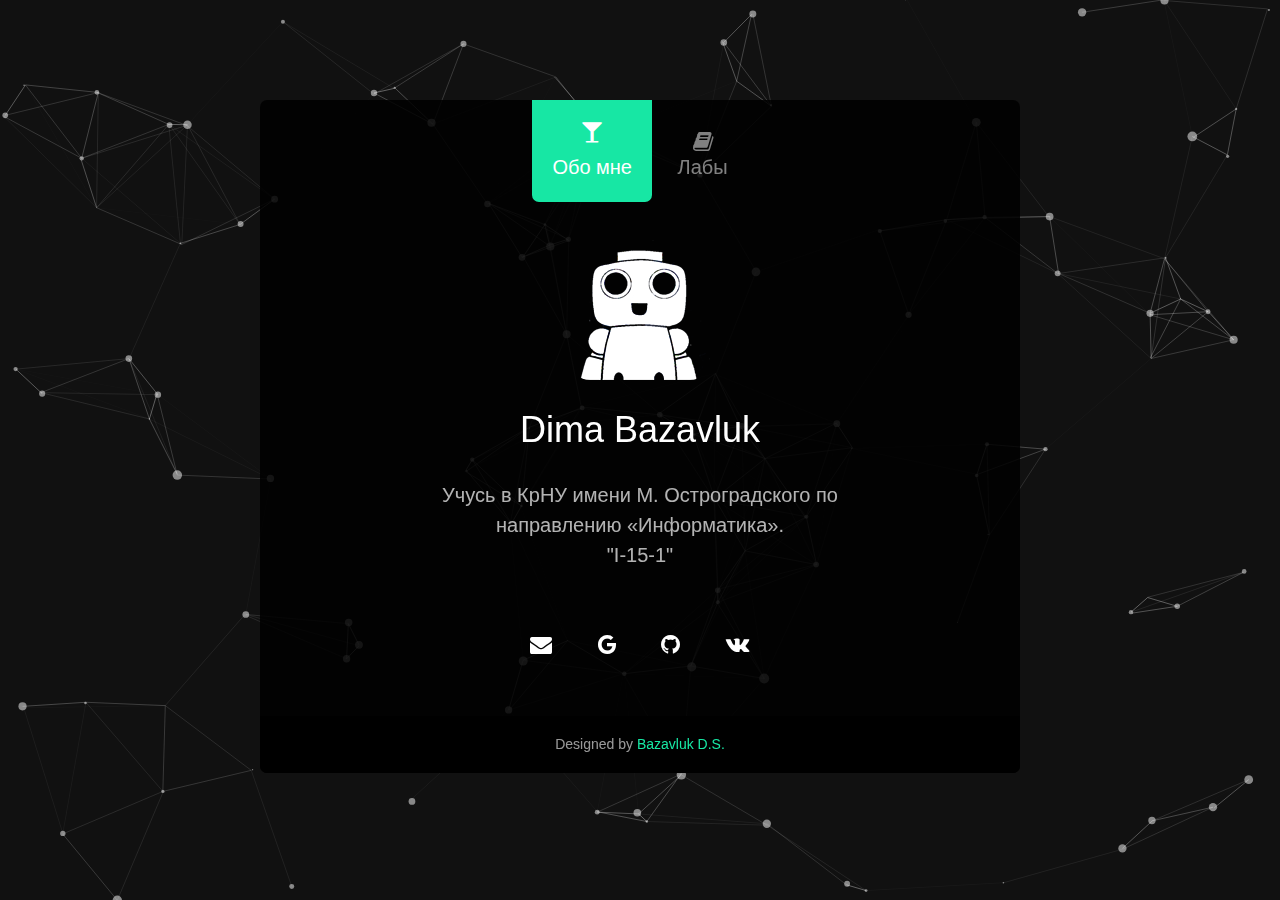
==== commit 4280da02: "background" ====
--- a/index.html
+++ b/index.html
@@ -16,8 +16,11 @@
 	<link rel="stylesheet" href="css/style.css">
 
 	</head>
-	<body style="background-image: url(images/bg_img.jpg);">
+	<body>
 	
+	<!-- particles.js container -->
+	<div id="particles-js"></div>
+
 	<div id="main">
 		<div class="tab-wrap">
 			<ul class="tab-menu">
@@ -54,6 +57,14 @@
 						  <li><a href="ooei/laba1/MAT.png" target="_blank" title="Лаба №1"><strong>Лаба №1</strong></a></li>
 						  <li><a href="ooei/laba2/index.html" target="_blank" title="Лаба №2"><strong>Лаба №2</strong></a></li>
 						  <li><a href="ooei/laba3/latex/latex.html" target="_blank" title="Лаба №3"><strong>Лаба №3</strong></a></li>
+						  <li>
+							  <strong>Лаба №4: </strong>
+							  <ul>
+							  	<li><a href="ooei/laba4/xml/Laba4.xml" target="_blank" title="Лаба №4"><strong>XML</strong></a></li>
+							  	<li><a href="ooei/laba4/xml/Primer.xml" target="_blank" title="Лаба №4"><strong>Sample of usage XML</strong></a></li>
+							  	<li><a href="ooei/laba4/pars/index.html" target="_blank" title="Лаба №4"><strong>XML Parser</strong></a></li>
+							  </ul>
+						  </li>
 						</ol>
 
 					</div>
@@ -76,6 +87,8 @@
 	<script src="js/jquery.min.js"></script>
 	<!-- MAIN JS -->
 	<script src="js/main.js"></script>
-
+	<!-- scripts -->
+	<script src="js/particles.js"></script>
+	<script src="js/app.js"></script>
 	</body>
 </html>--- a/css/style.css
+++ b/css/style.css
@@ -4,6 +4,16 @@
   src: url("../fonts/icomoon/icomoon.eot?srf3rx#iefix") format("embedded-opentype"), url("../fonts/icomoon/icomoon.ttf?srf3rx") format("truetype"), url("../fonts/icomoon/icomoon.woff?srf3rx") format("woff"), url("../fonts/icomoon/icomoon.svg?srf3rx#icomoon") format("svg");
   font-weight: normal;
   font-style: normal;
+}
+
+#particles-js {
+  position: fixed;
+  top: 0;
+  left: 0;
+  width: 100%;
+  height:100%;
+  z-index: 0;
+  background: #111;
 }
 
 body {
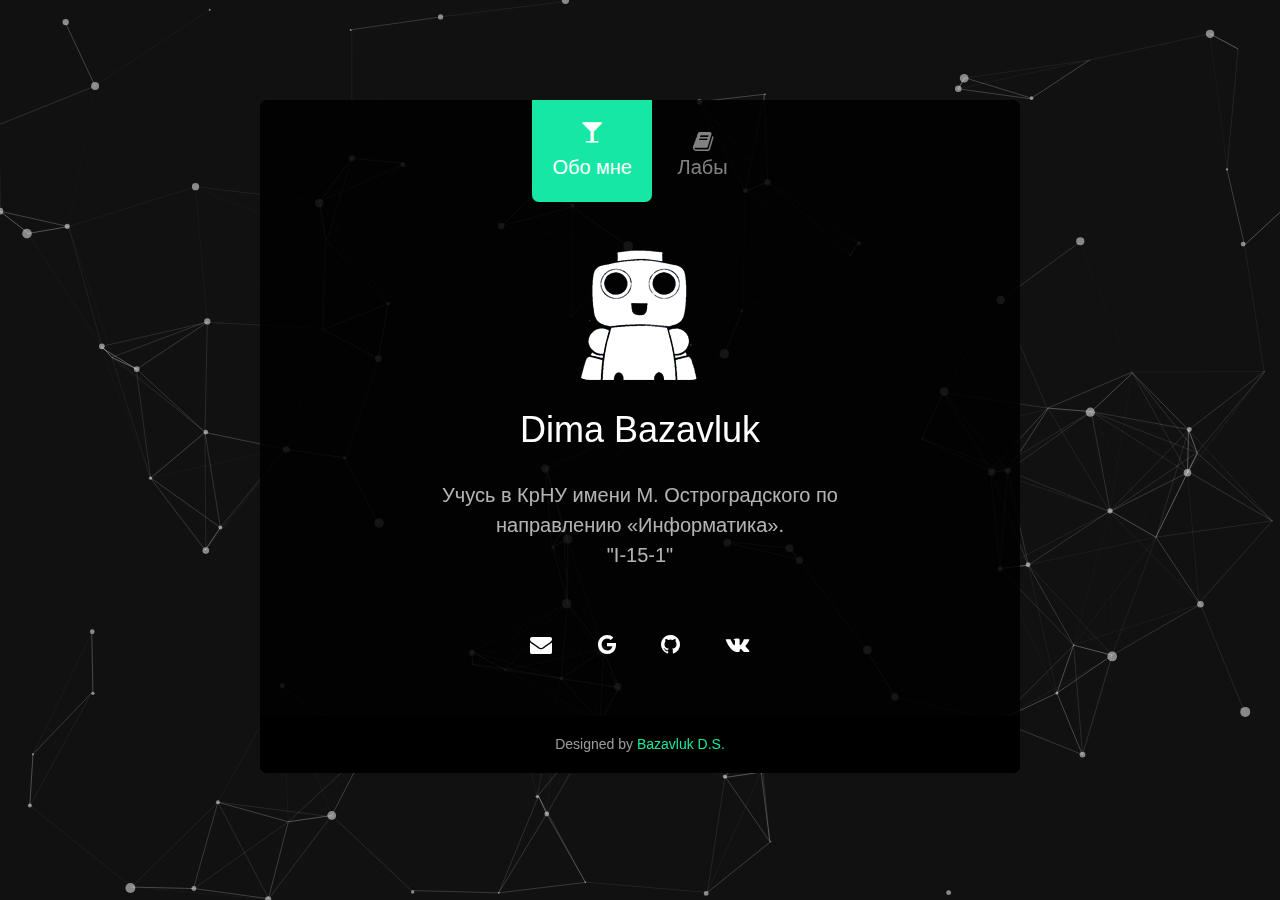
==== commit dbe566ac: "laba5" ====
--- a/index.html
+++ b/index.html
@@ -1,4 +1,3 @@
-
 <!DOCTYPE html>
 	<head>
 	<meta charset="utf-8">
@@ -65,6 +64,7 @@
 							  	<li><a href="ooei/laba4/pars/index.html" target="_blank" title="Лаба №4"><strong>XML Parser</strong></a></li>
 							  </ul>
 						  </li>
+						  <li><a href="ooei/laba5/index.html" target="_blank" title="Лаба №2"><strong>Лаба №5</strong></a></li>
 						</ol>
 
 					</div>
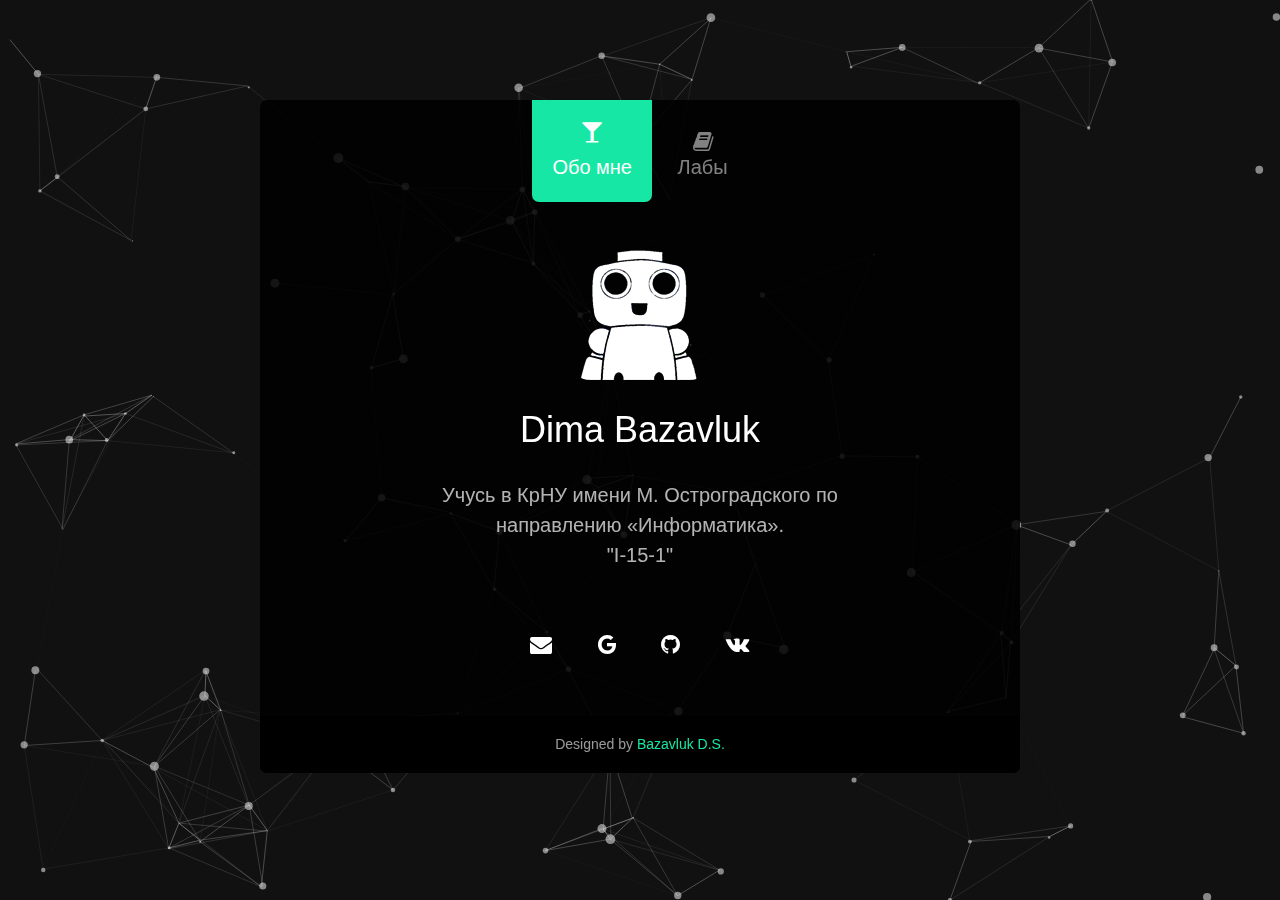
==== commit 902a7ee2: "lol" ====
--- a/index.html
+++ b/index.html
@@ -64,7 +64,7 @@
 							  	<li><a href="ooei/laba4/pars/index.html" target="_blank" title="Лаба №4"><strong>XML Parser</strong></a></li>
 							  </ul>
 						  </li>
-						  <li><a href="ooei/laba5/index.html" target="_blank" title="Лаба №2"><strong>Лаба №5</strong></a></li>
+						  <li><a href="ooei/laba5/index.html" target="_blank" title="Лаба №5"><strong>Лаба №5</strong></a></li>
 						</ol>
 
 					</div>
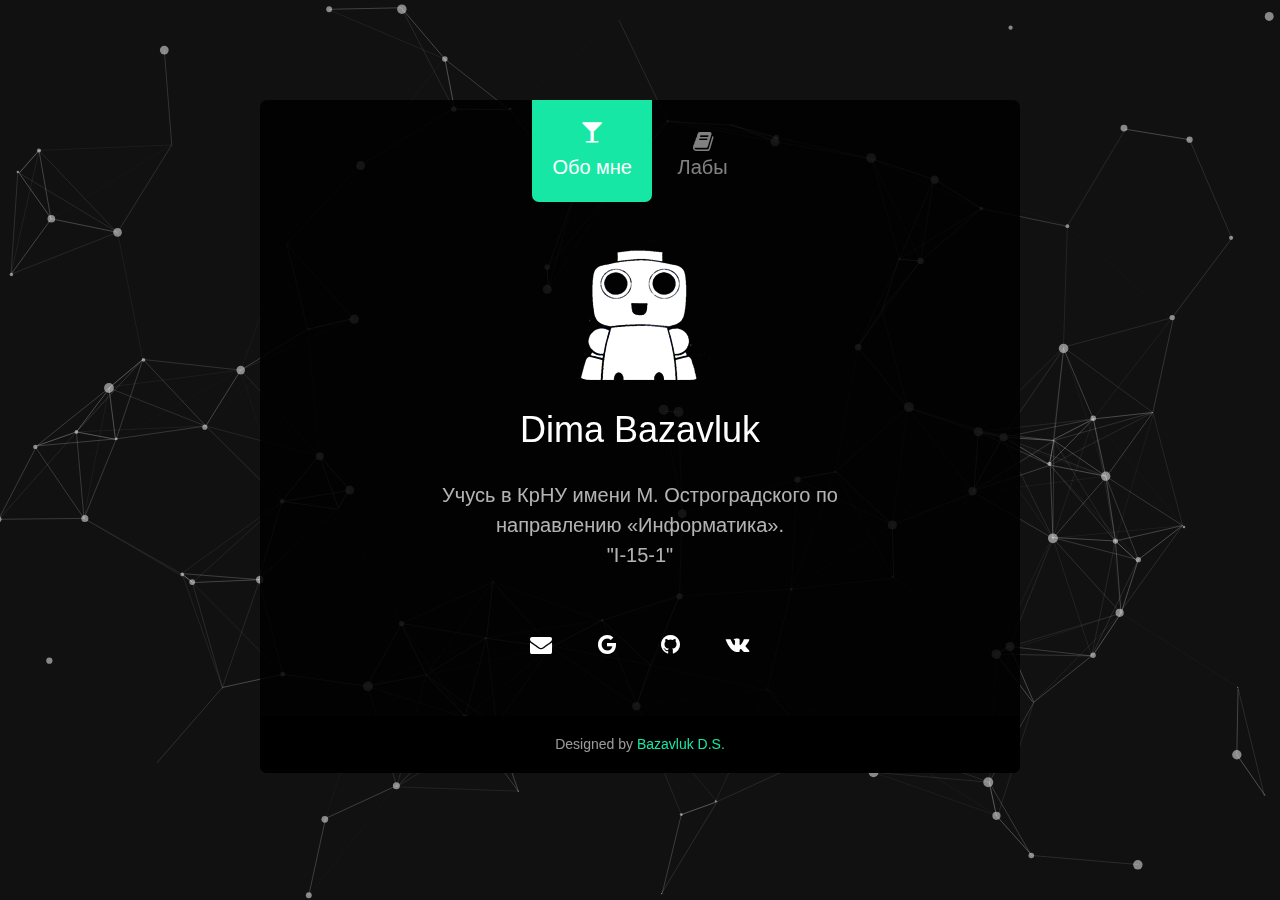
==== commit d9614ff3: "+labi" ====
--- a/index.html
+++ b/index.html
@@ -64,7 +64,14 @@
 							  	<li><a href="ooei/laba4/pars/index.html" target="_blank" title="Лаба №4"><strong>XML Parser</strong></a></li>
 							  </ul>
 						  </li>
-						  <li><a href="ooei/laba5/index.html" target="_blank" title="Лаба №5"><strong>Лаба №5</strong></a></li>
+						  <li><a href="ooei/laba6/primat.org.Bazavluk.D.S.epub" target="_blank" title="Лаба №6"><strong>Лаба №6</strong></a></li>
+						  <li>
+						  	<strong>Лаба №7</strong>
+						  	<ul>
+							  	<li><a href="ooei/laba7/slide_show.bas" target="_blank" title="Лаба №4"><strong>Slide-show macros</strong></a></li>
+							  	<li><a href="ooei/laba7/circle_area.bas" target="_blank" title="Лаба №4"><strong> Circle area macros</strong></a></li>
+							  </ul>
+						  </li>
 						</ol>
 
 					</div>
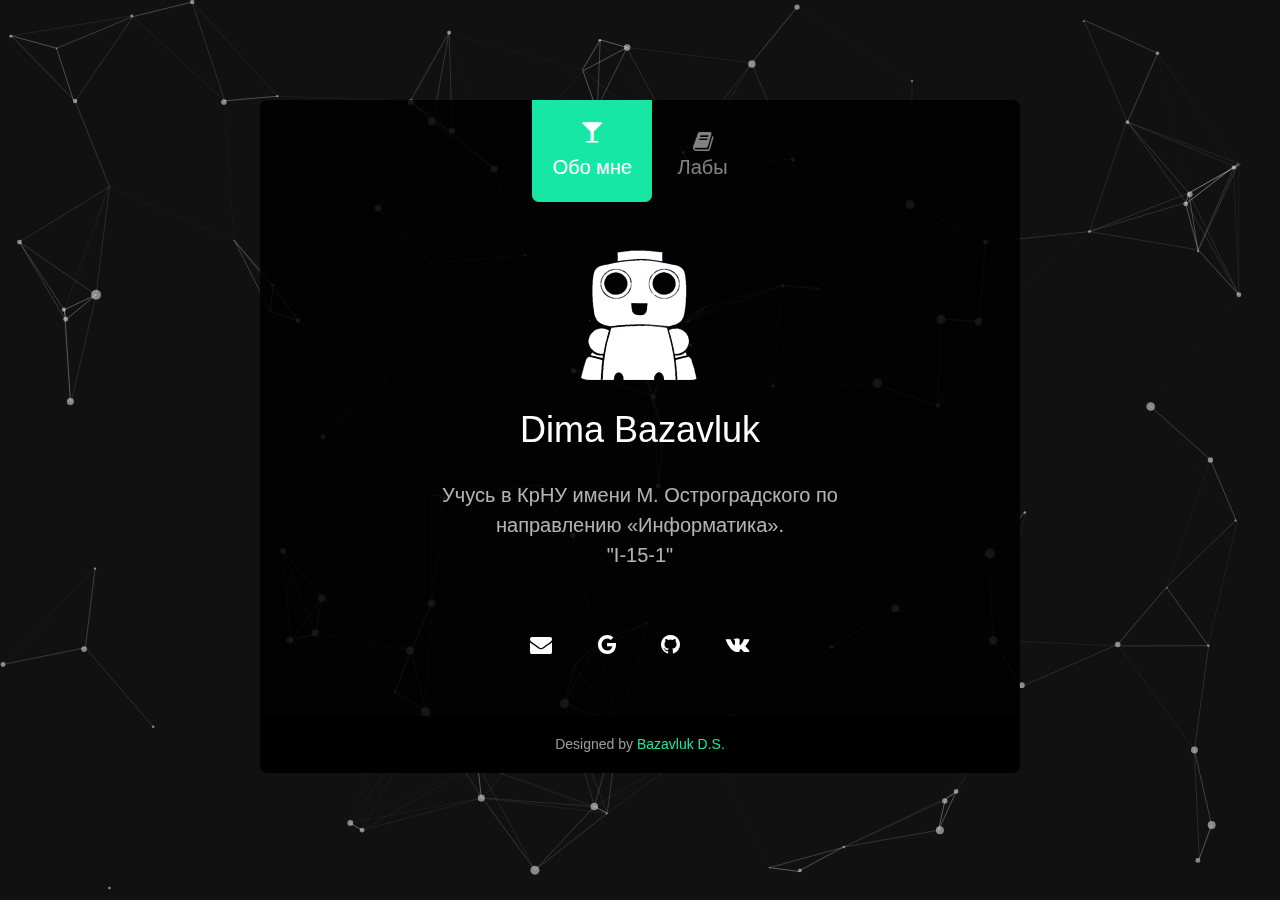
==== commit 359287bf: "Revert "+labi"" ====
--- a/index.html
+++ b/index.html
@@ -64,14 +64,7 @@
 							  	<li><a href="ooei/laba4/pars/index.html" target="_blank" title="Лаба №4"><strong>XML Parser</strong></a></li>
 							  </ul>
 						  </li>
-						  <li><a href="ooei/laba6/primat.org.Bazavluk.D.S.epub" target="_blank" title="Лаба №6"><strong>Лаба №6</strong></a></li>
-						  <li>
-						  	<strong>Лаба №7</strong>
-						  	<ul>
-							  	<li><a href="ooei/laba7/slide_show.bas" target="_blank" title="Лаба №4"><strong>Slide-show macros</strong></a></li>
-							  	<li><a href="ooei/laba7/circle_area.bas" target="_blank" title="Лаба №4"><strong> Circle area macros</strong></a></li>
-							  </ul>
-						  </li>
+						  <li><a href="ooei/laba5/index.html" target="_blank" title="Лаба №5"><strong>Лаба №5</strong></a></li>
 						</ol>
 
 					</div>
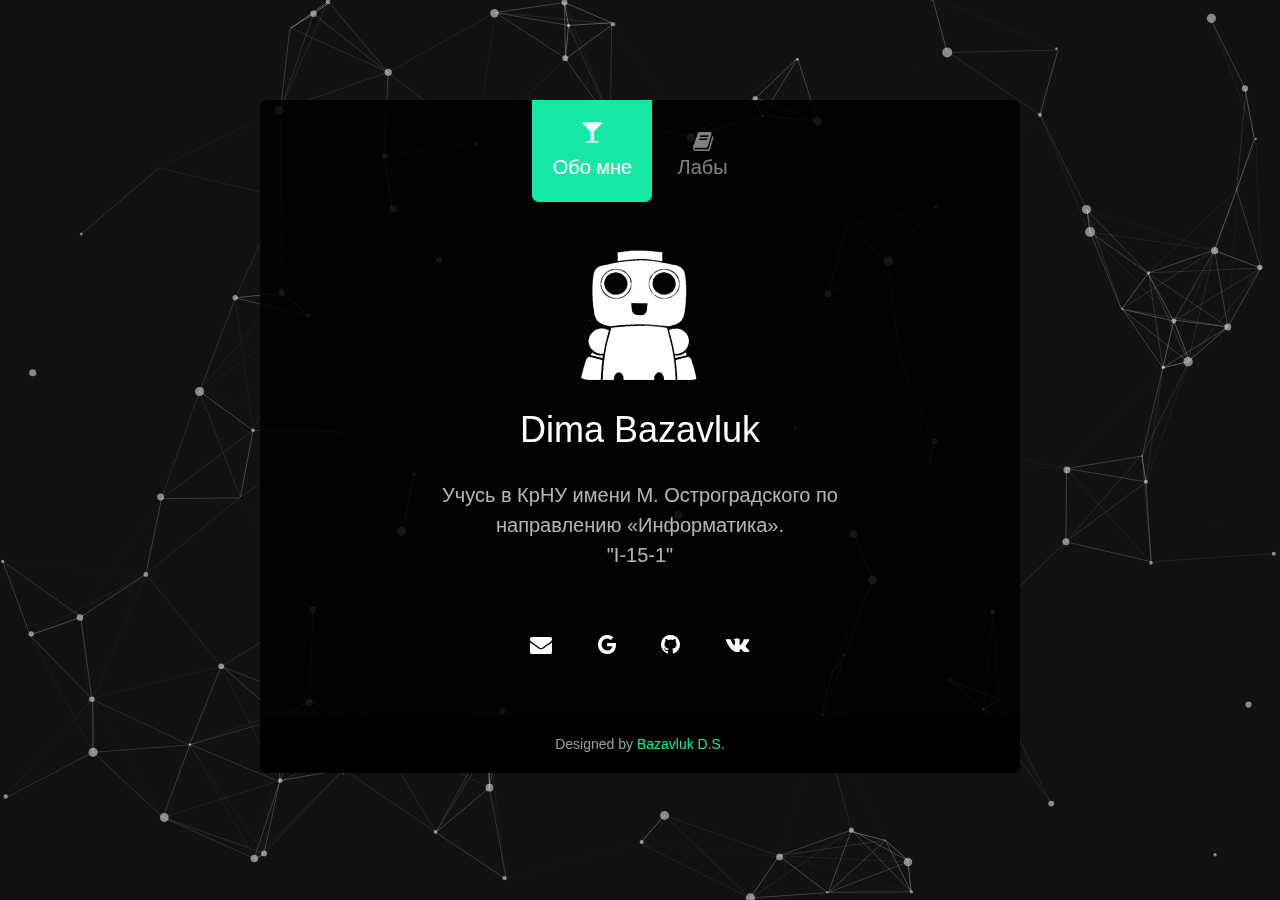
==== commit 774e2916: "asdasd" ====
--- a/index.html
+++ b/index.html
@@ -65,6 +65,14 @@
 							  </ul>
 						  </li>
 						  <li><a href="ooei/laba5/index.html" target="_blank" title="Лаба №5"><strong>Лаба №5</strong></a></li>
+						  <li><a href="ooei/laba6/primat.org.Bazavluk.D.S.epub" target="_blank" title="Лаба №6"><strong>Лаба №6</strong></a></li>
+						  <li>
+						  	<strong>Лаба №7</strong>
+						  	<ul>
+							  	<li><a href="ooei/laba7/slide_show.bas" target="_blank" title="Лаба №4"><strong>Slide-show macros</strong></a></li>
+							  	<li><a href="ooei/laba7/circle_area.bas" target="_blank" title="Лаба №4"><strong> Circle area macros</strong></a></li>
+							  </ul>
+						  </li>
 						</ol>
 
 					</div>
